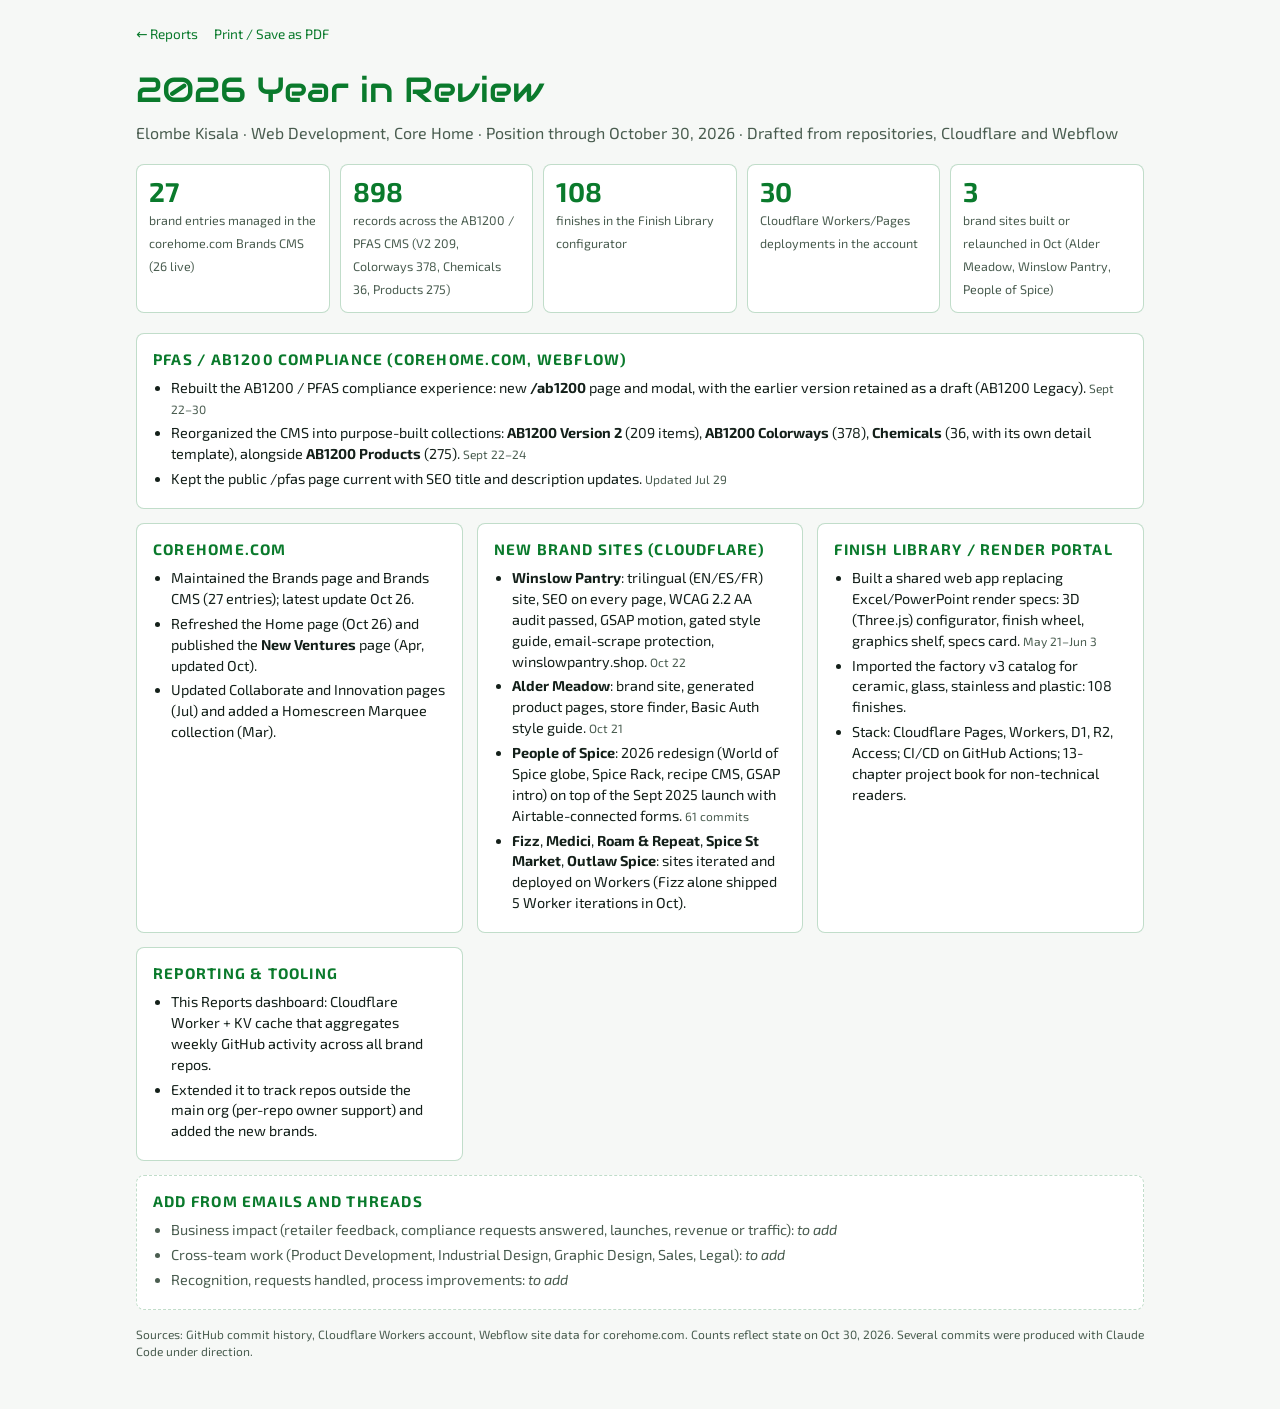
==== eoyr-summary.html @ 300a978e "Add new brands, finish library and year-in-review summary page - repos.json: add Alder Meadow, Winsl" ====
<!DOCTYPE html>
<html lang="en">
<head>
  <meta charset="utf-8">
  <title>2026 Year in Review | Elombe Kisala</title>
  <meta content="width=device-width, initial-scale=1" name="viewport">
  <meta name="description" content="One-page end of year review of web, CMS and tooling work across Core Home brands.">
  <link href="https://fonts.googleapis.com" rel="preconnect">
  <link href="https://fonts.gstatic.com" rel="preconnect" crossorigin="anonymous">
  <link href="https://fonts.googleapis.com/css2?family=Exo+2:wght@300;400;600;700&family=Audiowide&display=swap" rel="stylesheet">
  <script src="js/theme-toggle.js"></script>
  <style>
    :root {
      --bg: #0a0a0a; --panel: #101a10; --ink: #e8f5e8; --muted: #9db59d;
      --accent: #00ff41; --line: rgba(0, 255, 65, 0.22);
    }
    @media (prefers-color-scheme: light) {
      :root { --bg: #f6f8f6; --panel: #ffffff; --ink: #14201a; --muted: #4a5d50; --accent: #0a7a2c; --line: rgba(10, 122, 44, 0.25); }
    }
    * { box-sizing: border-box; }
    body { margin: 0; background: var(--bg); color: var(--ink); font-family: 'Exo 2', system-ui, sans-serif; line-height: 1.45; }
    .page { max-width: 1040px; margin: 0 auto; padding: 24px 16px 48px; }
    .topnav { display: flex; gap: 16px; flex-wrap: wrap; font-size: 0.85rem; margin-bottom: 20px; }
    .topnav a { color: var(--accent); text-decoration: none; }
    header h1 { font-family: 'Audiowide', sans-serif; font-weight: 400; font-size: clamp(1.5rem, 4vw, 2.2rem); margin: 0; color: var(--accent); }
    header p { margin: 6px 0 0; color: var(--muted); }
    .stats { display: grid; grid-template-columns: repeat(auto-fit, minmax(150px, 1fr)); gap: 10px; margin: 20px 0; }
    .stat { background: var(--panel); border: 1px solid var(--line); border-radius: 8px; padding: 12px; }
    .stat b { display: block; font-size: 1.7rem; color: var(--accent); line-height: 1.1; }
    .stat span { font-size: 0.78rem; color: var(--muted); }
    .grid { display: grid; grid-template-columns: repeat(auto-fit, minmax(300px, 1fr)); gap: 14px; }
    section { background: var(--panel); border: 1px solid var(--line); border-radius: 8px; padding: 14px 16px; }
    section h2 { font-size: 0.95rem; letter-spacing: 0.08em; text-transform: uppercase; margin: 0 0 8px; color: var(--accent); }
    ul { margin: 0; padding-left: 18px; }
    li { margin: 4px 0; font-size: 0.9rem; }
    li small { color: var(--muted); }
    .wide { grid-column: 1 / -1; }
    .context { border-style: dashed; }
    .context li { color: var(--muted); }
    footer { margin-top: 16px; font-size: 0.75rem; color: var(--muted); }
    @media print {
      :root { --bg: #fff; --panel: #fff; --ink: #111; --muted: #444; --accent: #0a5a22; --line: #bbb; }
      .topnav { display: none; }
      .page { padding: 0; max-width: none; }
      body { font-size: 10.5px; }
      li { font-size: 10.5px; margin: 2px 0; }
      .stats, .grid { gap: 6px; margin: 8px 0; }
      section { padding: 8px 10px; break-inside: avoid; }
      .stat b { font-size: 1.2rem; }
      @page { size: letter; margin: 0.4in; }
    }
  </style>
</head>
<body>
  <div class="page">
    <nav class="topnav" aria-label="Site">
      <a href="index.html">&larr; Reports</a>
      <a href="#" onclick="window.print(); return false;">Print / Save as PDF</a>
    </nav>

    <header>
      <h1>2026 Year in Review</h1>
      <p>Elombe Kisala &middot; Web Development, Core Home &middot; Position through October 30, 2026 &middot; Drafted from repositories, Cloudflare and Webflow</p>
    </header>

    <div class="stats" aria-label="Headline numbers">
      <div class="stat"><b>27</b><span>brand entries managed in the corehome.com Brands CMS (26 live)</span></div>
      <div class="stat"><b>898</b><span>records across the AB1200 / PFAS CMS (V2 209, Colorways 378, Chemicals 36, Products 275)</span></div>
      <div class="stat"><b>108</b><span>finishes in the Finish Library configurator</span></div>
      <div class="stat"><b>30</b><span>Cloudflare Workers/Pages deployments in the account</span></div>
      <div class="stat"><b>3</b><span>brand sites built or relaunched in Oct (Alder Meadow, Winslow Pantry, People of Spice)</span></div>
    </div>

    <div class="grid">
      <section class="wide">
        <h2>PFAS / AB1200 compliance (corehome.com, Webflow)</h2>
        <ul>
          <li>Rebuilt the AB1200 / PFAS compliance experience: new <b>/ab1200</b> page and modal, with the earlier version retained as a draft (AB1200 Legacy). <small>Sept 22&ndash;30</small></li>
          <li>Reorganized the CMS into purpose-built collections: <b>AB1200 Version 2</b> (209 items), <b>AB1200 Colorways</b> (378), <b>Chemicals</b> (36, with its own detail template), alongside <b>AB1200 Products</b> (275). <small>Sept 22&ndash;24</small></li>
          <li>Kept the public /pfas page current with SEO title and description updates. <small>Updated Jul 29</small></li>
        </ul>
      </section>

      <section>
        <h2>corehome.com</h2>
        <ul>
          <li>Maintained the Brands page and Brands CMS (27 entries); latest update Oct 26.</li>
          <li>Refreshed the Home page (Oct 26) and published the <b>New Ventures</b> page (Apr, updated Oct).</li>
          <li>Updated Collaborate and Innovation pages (Jul) and added a Homescreen Marquee collection (Mar).</li>
        </ul>
      </section>

      <section>
        <h2>New brand sites (Cloudflare)</h2>
        <ul>
          <li><b>Winslow Pantry</b>: trilingual (EN/ES/FR) site, SEO on every page, WCAG 2.2 AA audit passed, GSAP motion, gated style guide, email-scrape protection, winslowpantry.shop. <small>Oct 22</small></li>
          <li><b>Alder Meadow</b>: brand site, generated product pages, store finder, Basic Auth style guide. <small>Oct 21</small></li>
          <li><b>People of Spice</b>: 2026 redesign (World of Spice globe, Spice Rack, recipe CMS, GSAP intro) on top of the Sept 2025 launch with Airtable-connected forms. <small>61 commits</small></li>
          <li><b>Fizz</b>, <b>Medici</b>, <b>Roam &amp; Repeat</b>, <b>Spice St Market</b>, <b>Outlaw Spice</b>: sites iterated and deployed on Workers (Fizz alone shipped 5 Worker iterations in Oct).</li>
        </ul>
      </section>

      <section>
        <h2>Finish Library / Render Portal</h2>
        <ul>
          <li>Built a shared web app replacing Excel/PowerPoint render specs: 3D (Three.js) configurator, finish wheel, graphics shelf, specs card. <small>May 21&ndash;Jun 3</small></li>
          <li>Imported the factory v3 catalog for ceramic, glass, stainless and plastic: 108 finishes.</li>
          <li>Stack: Cloudflare Pages, Workers, D1, R2, Access; CI/CD on GitHub Actions; 13-chapter project book for non-technical readers.</li>
        </ul>
      </section>

      <section>
        <h2>Reporting &amp; tooling</h2>
        <ul>
          <li>This Reports dashboard: Cloudflare Worker + KV cache that aggregates weekly GitHub activity across all brand repos.</li>
          <li>Extended it to track repos outside the main org (per-repo owner support) and added the new brands.</li>
        </ul>
      </section>

      <section class="wide context">
        <h2>Add from emails and threads</h2>
        <ul>
          <li>Business impact (retailer feedback, compliance requests answered, launches, revenue or traffic): <i>to add</i></li>
          <li>Cross-team work (Product Development, Industrial Design, Graphic Design, Sales, Legal): <i>to add</i></li>
          <li>Recognition, requests handled, process improvements: <i>to add</i></li>
        </ul>
      </section>
    </div>

    <footer>
      Sources: GitHub commit history, Cloudflare Workers account, Webflow site data for corehome.com. Counts reflect state on Oct 30, 2026. Several commits were produced with Claude Code under direction.
    </footer>
  </div>
</body>
</html>
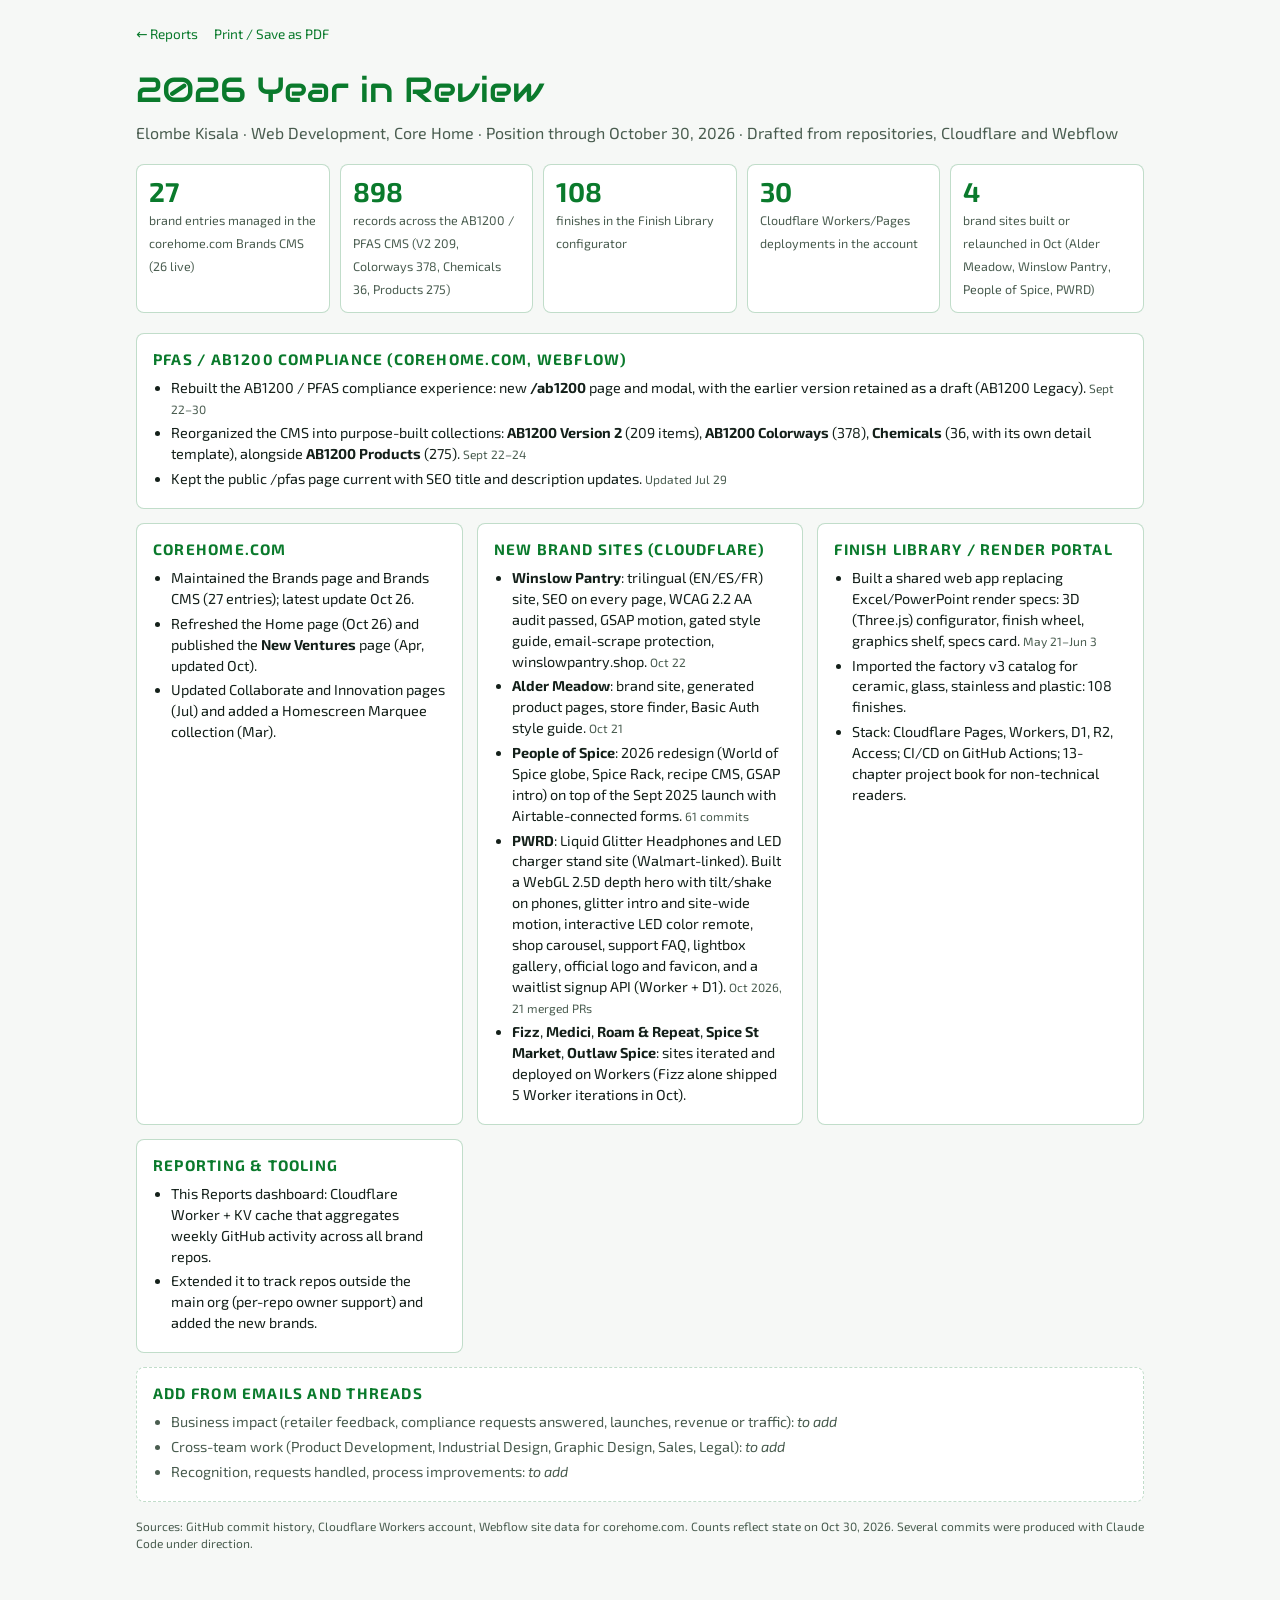
==== commit f86d1e29: "Add PWRD to tracked brands, cards and year-in-review Co-Authored-By: Claude Sonnet 5.5 <noreply@anth" ====
--- a/eoyr-summary.html
+++ b/eoyr-summary.html
@@ -68,7 +68,7 @@
       <div class="stat"><b>898</b><span>records across the AB1200 / PFAS CMS (V2 209, Colorways 378, Chemicals 36, Products 275)</span></div>
       <div class="stat"><b>108</b><span>finishes in the Finish Library configurator</span></div>
       <div class="stat"><b>30</b><span>Cloudflare Workers/Pages deployments in the account</span></div>
-      <div class="stat"><b>3</b><span>brand sites built or relaunched in Oct (Alder Meadow, Winslow Pantry, People of Spice)</span></div>
+      <div class="stat"><b>4</b><span>brand sites built or relaunched in Oct (Alder Meadow, Winslow Pantry, People of Spice, PWRD)</span></div>
     </div>
 
     <div class="grid">
@@ -96,6 +96,7 @@
           <li><b>Winslow Pantry</b>: trilingual (EN/ES/FR) site, SEO on every page, WCAG 2.2 AA audit passed, GSAP motion, gated style guide, email-scrape protection, winslowpantry.shop. <small>Oct 22</small></li>
           <li><b>Alder Meadow</b>: brand site, generated product pages, store finder, Basic Auth style guide. <small>Oct 21</small></li>
           <li><b>People of Spice</b>: 2026 redesign (World of Spice globe, Spice Rack, recipe CMS, GSAP intro) on top of the Sept 2025 launch with Airtable-connected forms. <small>61 commits</small></li>
+          <li><b>PWRD</b>: Liquid Glitter Headphones and LED charger stand site (Walmart-linked). Built a WebGL 2.5D depth hero with tilt/shake on phones, glitter intro and site-wide motion, interactive LED color remote, shop carousel, support FAQ, lightbox gallery, official logo and favicon, and a waitlist signup API (Worker + D1). <small>Oct 2026, 21 merged PRs</small></li>
           <li><b>Fizz</b>, <b>Medici</b>, <b>Roam &amp; Repeat</b>, <b>Spice St Market</b>, <b>Outlaw Spice</b>: sites iterated and deployed on Workers (Fizz alone shipped 5 Worker iterations in Oct).</li>
         </ul>
       </section>
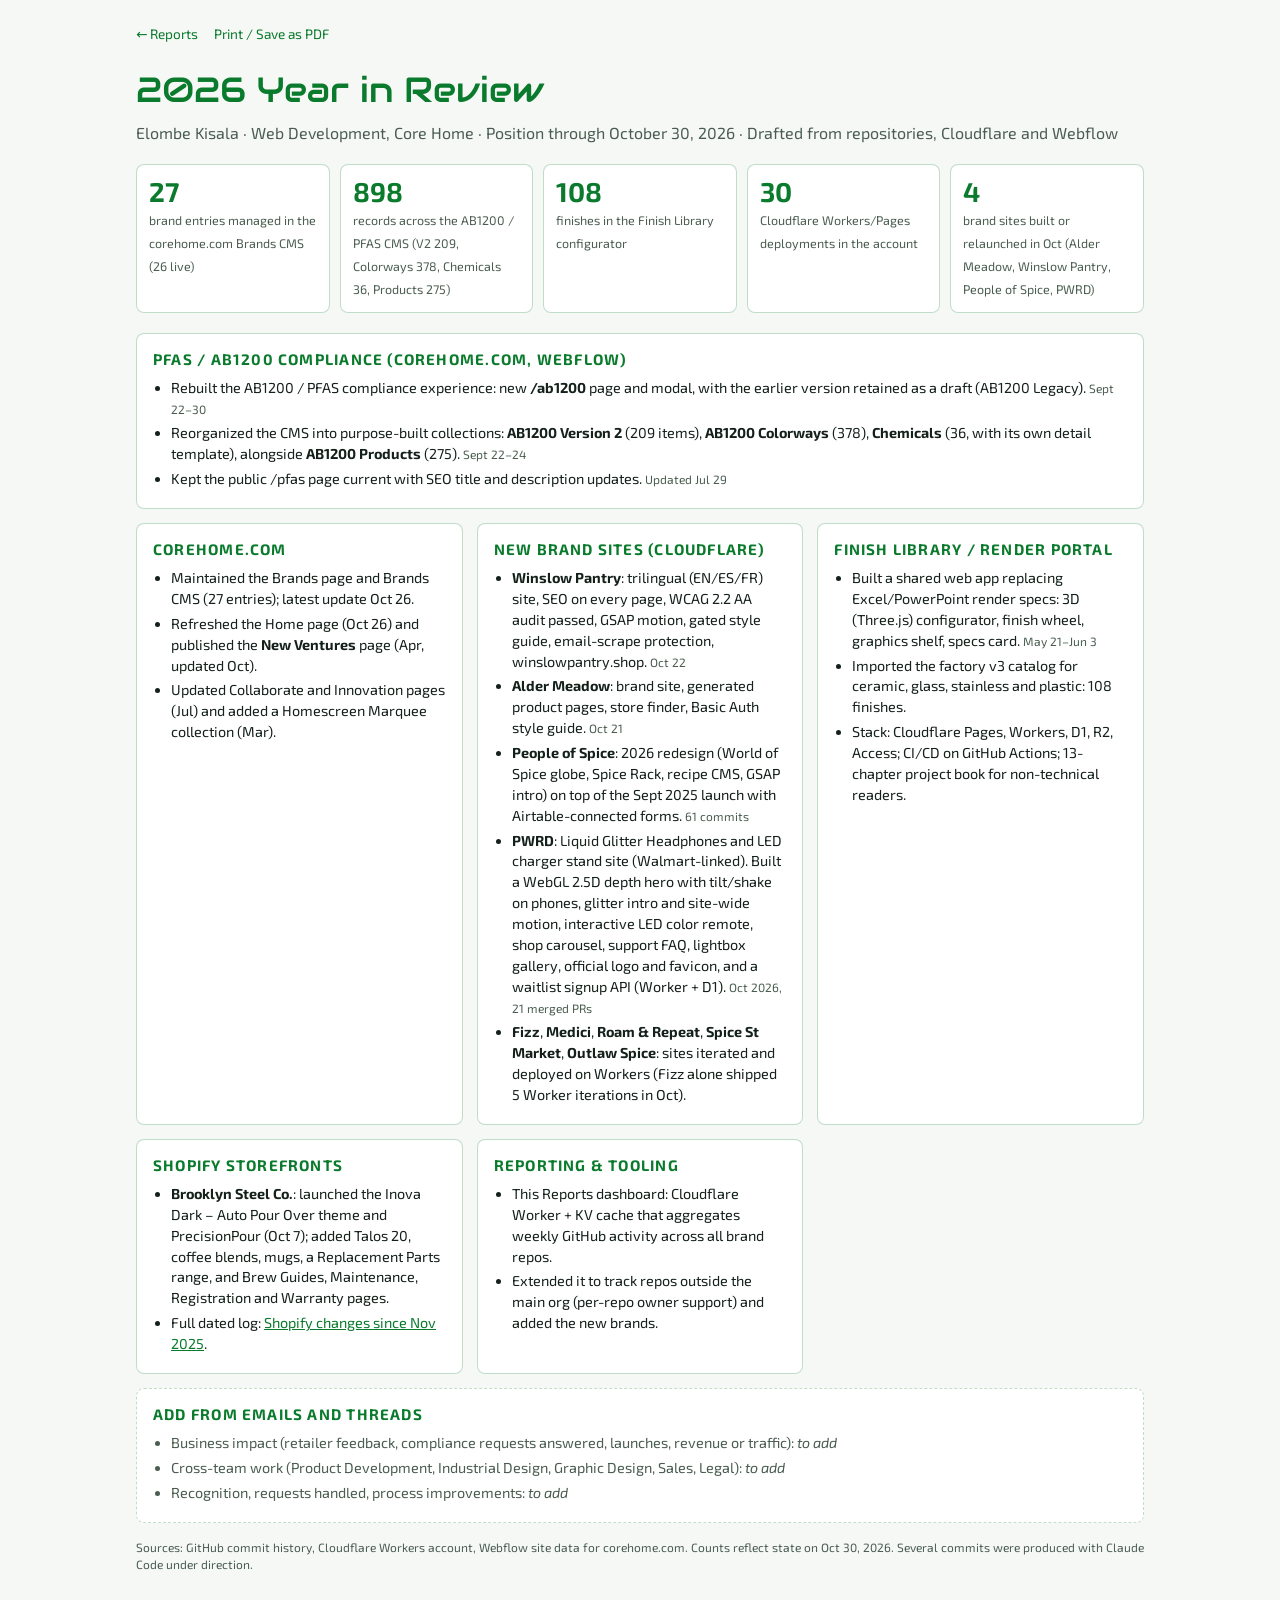
==== commit 6a092866: "Add Shopify change log page starting with Brooklyn Steel Co. Co-Authored-By: Claude Sonnet 5.5 <nore" ====
--- a/eoyr-summary.html
+++ b/eoyr-summary.html
@@ -111,6 +111,14 @@
       </section>
 
       <section>
+        <h2>Shopify storefronts</h2>
+        <ul>
+          <li><b>Brooklyn Steel Co.</b>: launched the Inova Dark &ndash; Auto Pour Over theme and PrecisionPour (Oct 7); added Talos 20, coffee blends, mugs, a Replacement Parts range, and Brew Guides, Maintenance, Registration and Warranty pages.</li>
+          <li>Full dated log: <a href="shopify-changes.html" style="color:var(--accent)">Shopify changes since Nov 2025</a>.</li>
+        </ul>
+      </section>
+
+      <section>
         <h2>Reporting &amp; tooling</h2>
         <ul>
           <li>This Reports dashboard: Cloudflare Worker + KV cache that aggregates weekly GitHub activity across all brand repos.</li>
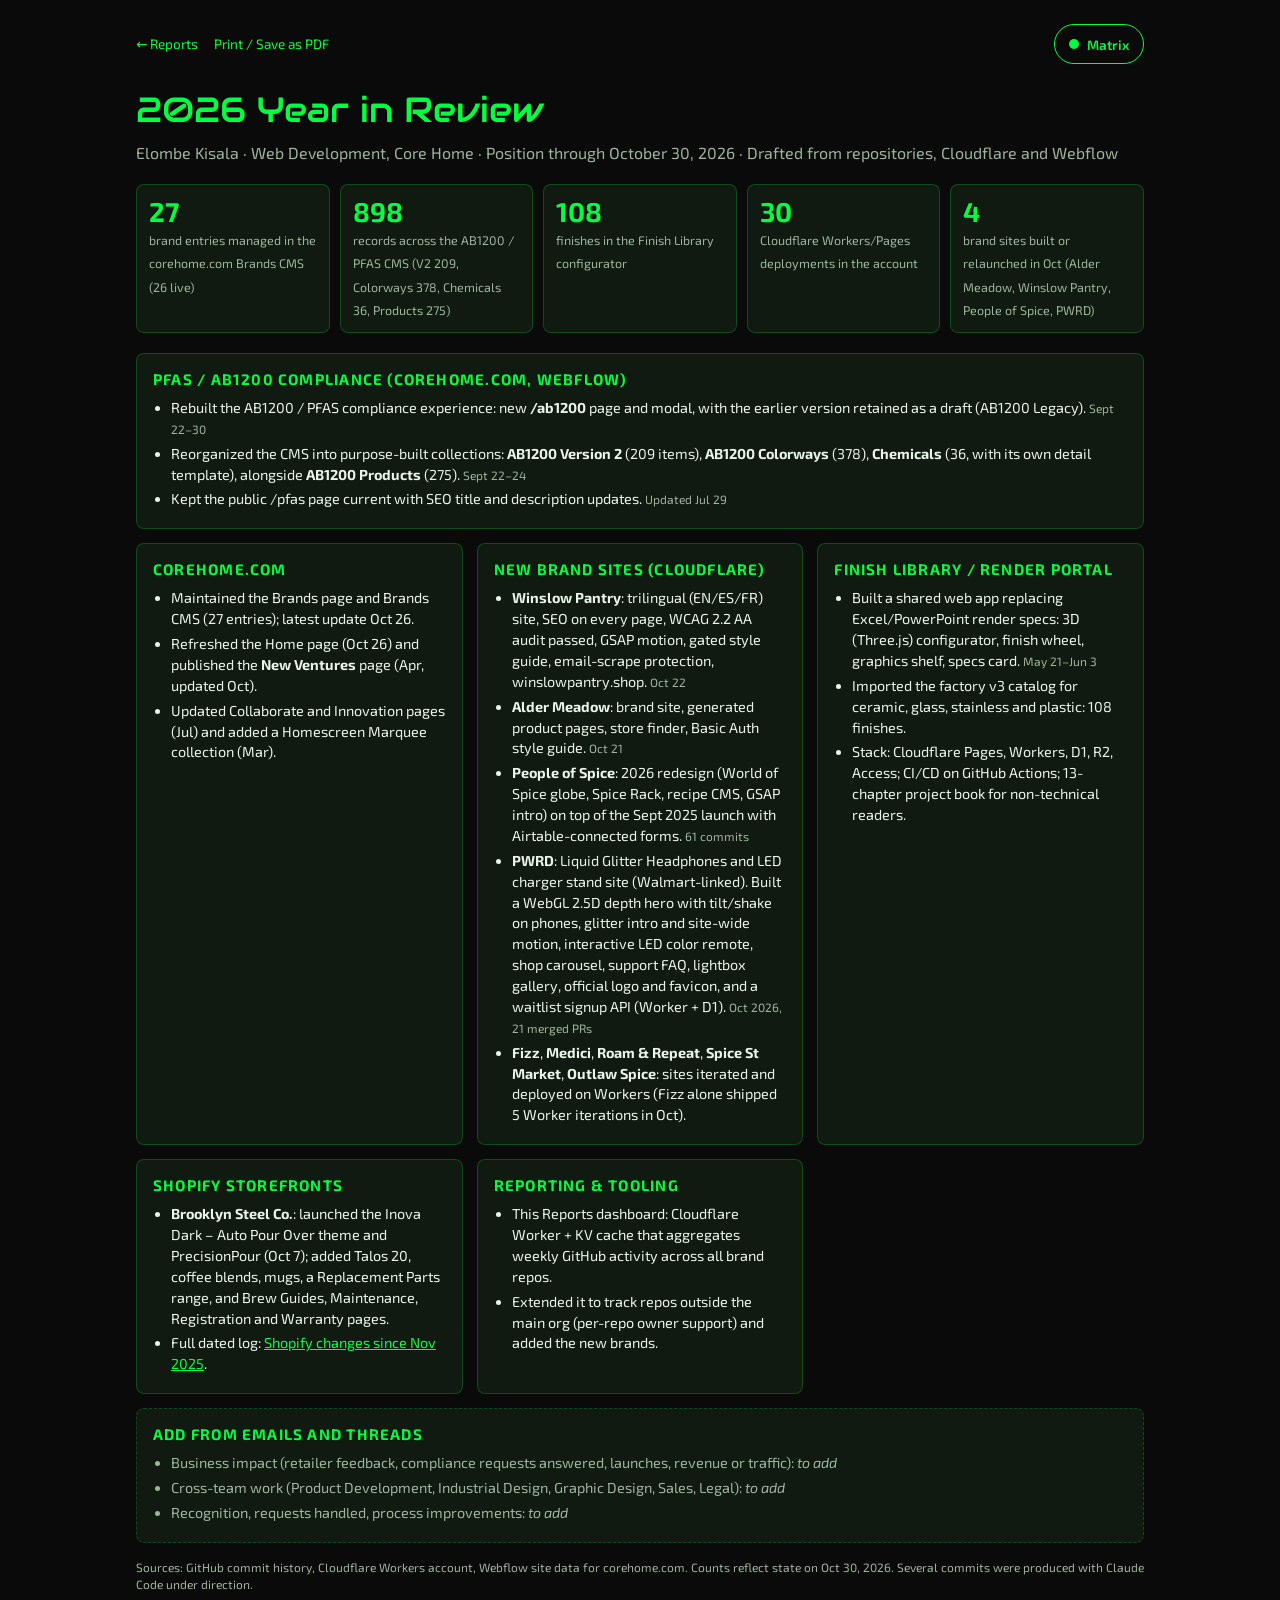
==== commit bb79bf85: "Redesign Reports page for mobile with plain-language project cards - New hero, year-at-a-glance stat" ====
--- a/eoyr-summary.html
+++ b/eoyr-summary.html
@@ -14,14 +14,16 @@
       --bg: #0a0a0a; --panel: #101a10; --ink: #e8f5e8; --muted: #9db59d;
       --accent: #00ff41; --line: rgba(0, 255, 65, 0.22);
     }
-    @media (prefers-color-scheme: light) {
-      :root { --bg: #f6f8f6; --panel: #ffffff; --ink: #14201a; --muted: #4a5d50; --accent: #0a7a2c; --line: rgba(10, 122, 44, 0.25); }
-    }
+    body[data-theme="plain"] { --bg: #fff; --panel: #fff; --ink: #000; --muted: #444; --accent: #000; --line: #d0d0d0; }
+    body[data-theme="plain"], body[data-theme="plain"] * { font-family: Helvetica, Arial, sans-serif !important; }
     * { box-sizing: border-box; }
-    body { margin: 0; background: var(--bg); color: var(--ink); font-family: 'Exo 2', system-ui, sans-serif; line-height: 1.45; }
+    body { --bg: #0a0a0a; --panel: #101a10; --ink: #e8f5e8; --muted: #9db59d; --accent: #00ff41; --line: rgba(0, 255, 65, 0.22); margin: 0; background: var(--bg); color: var(--ink); font-family: 'Exo 2', system-ui, sans-serif; line-height: 1.45; }
     .page { max-width: 1040px; margin: 0 auto; padding: 24px 16px 48px; }
     .topnav { display: flex; gap: 16px; flex-wrap: wrap; font-size: 0.85rem; margin-bottom: 20px; }
-    .topnav a { color: var(--accent); text-decoration: none; }
+    .topnav { align-items: center; }
+    .topnav a { color: var(--accent); text-decoration: none; display: inline-flex; align-items: center; min-height: 40px; }
+    .theme-quick-toggle { order: 9; margin-left: auto; display: inline-flex; align-items: center; gap: 8px; min-height: 40px; padding: 0 14px; border: 1px solid var(--accent); border-radius: 999px; background: transparent; color: var(--accent); font: 600 0.85rem 'Exo 2', sans-serif; cursor: pointer; }
+    .tq-dot { width: 10px; height: 10px; border-radius: 50%; background: currentColor; }
     header h1 { font-family: 'Audiowide', sans-serif; font-weight: 400; font-size: clamp(1.5rem, 4vw, 2.2rem); margin: 0; color: var(--accent); }
     header p { margin: 6px 0 0; color: var(--muted); }
     .stats { display: grid; grid-template-columns: repeat(auto-fit, minmax(150px, 1fr)); gap: 10px; margin: 20px 0; }
@@ -39,7 +41,7 @@
     .context li { color: var(--muted); }
     footer { margin-top: 16px; font-size: 0.75rem; color: var(--muted); }
     @media print {
-      :root { --bg: #fff; --panel: #fff; --ink: #111; --muted: #444; --accent: #0a5a22; --line: #bbb; }
+      body, body[data-theme="plain"] { --bg: #fff; --panel: #fff; --ink: #111; --muted: #444; --accent: #0a5a22; --line: #bbb; }
       .topnav { display: none; }
       .page { padding: 0; max-width: none; }
       body { font-size: 10.5px; }
@@ -54,6 +56,7 @@
 <body>
   <div class="page">
     <nav class="topnav" aria-label="Site">
+      <button type="button" class="theme-quick-toggle" aria-label="Switch between Matrix and Paper view"><span class="tq-dot" aria-hidden="true"></span><span class="tq-label">Matrix</span></button>
       <a href="index.html">&larr; Reports</a>
       <a href="#" onclick="window.print(); return false;">Print / Save as PDF</a>
     </nav>
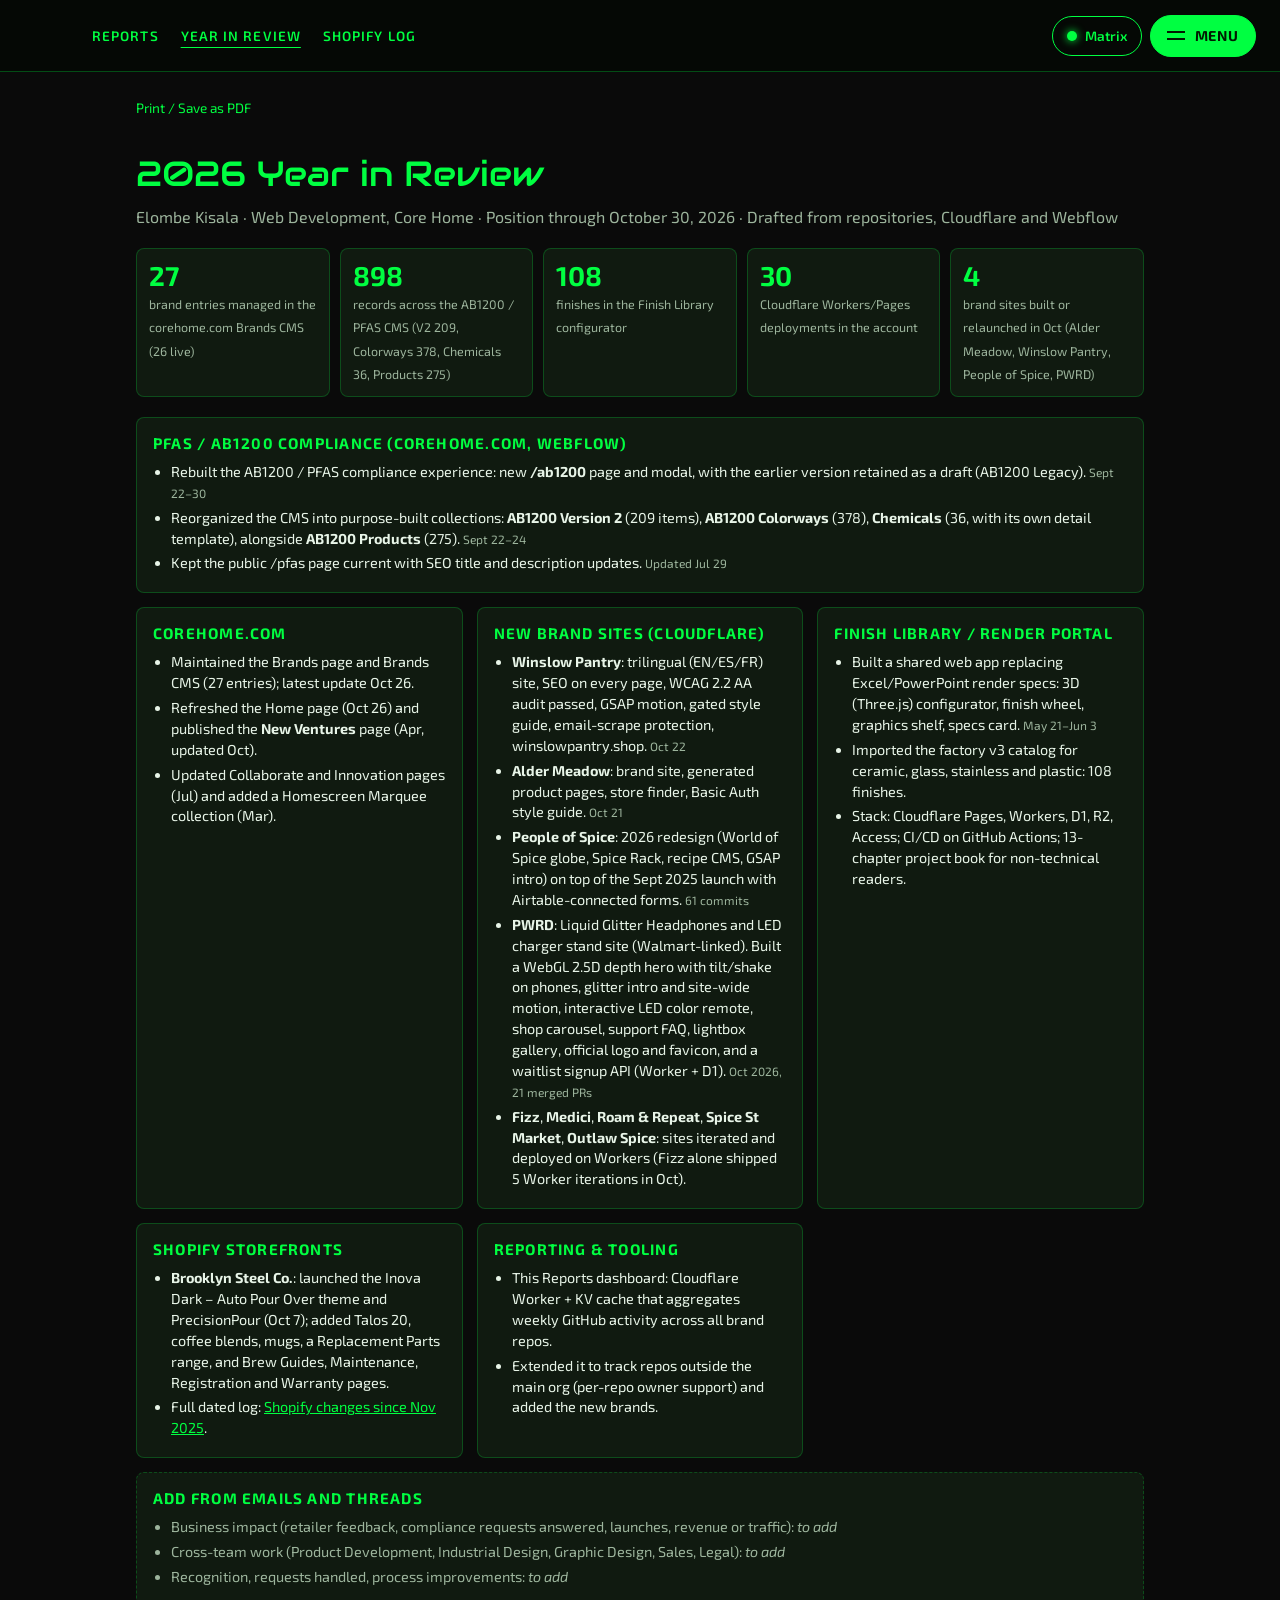
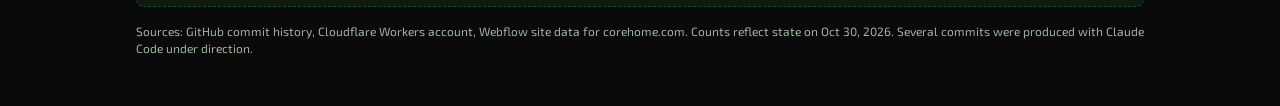
==== commit 6b231260: "New mobile-friendly menu, website slider and project detail pages - Replace the crowded Webflow menu" ====
--- a/eoyr-summary.html
+++ b/eoyr-summary.html
@@ -8,6 +8,8 @@
   <link href="https://fonts.googleapis.com" rel="preconnect">
   <link href="https://fonts.gstatic.com" rel="preconnect" crossorigin="anonymous">
   <link href="https://fonts.googleapis.com/css2?family=Exo+2:wght@300;400;600;700&family=Audiowide&display=swap" rel="stylesheet">
+  <link href="css/reports.css" rel="stylesheet" type="text/css">
+  <link href="css/site-menu.css" rel="stylesheet" type="text/css">
   <script src="js/theme-toggle.js"></script>
   <style>
     :root {
@@ -18,12 +20,10 @@
     body[data-theme="plain"], body[data-theme="plain"] * { font-family: Helvetica, Arial, sans-serif !important; }
     * { box-sizing: border-box; }
     body { --bg: #0a0a0a; --panel: #101a10; --ink: #e8f5e8; --muted: #9db59d; --accent: #00ff41; --line: rgba(0, 255, 65, 0.22); margin: 0; background: var(--bg); color: var(--ink); font-family: 'Exo 2', system-ui, sans-serif; line-height: 1.45; }
-    .page { max-width: 1040px; margin: 0 auto; padding: 24px 16px 48px; }
+    .page { max-width: 1040px; margin: 0 auto; padding: 88px 16px 48px; }
     .topnav { display: flex; gap: 16px; flex-wrap: wrap; font-size: 0.85rem; margin-bottom: 20px; }
     .topnav { align-items: center; }
     .topnav a { color: var(--accent); text-decoration: none; display: inline-flex; align-items: center; min-height: 40px; }
-    .theme-quick-toggle { order: 9; margin-left: auto; display: inline-flex; align-items: center; gap: 8px; min-height: 40px; padding: 0 14px; border: 1px solid var(--accent); border-radius: 999px; background: transparent; color: var(--accent); font: 600 0.85rem 'Exo 2', sans-serif; cursor: pointer; }
-    .tq-dot { width: 10px; height: 10px; border-radius: 50%; background: currentColor; }
     header h1 { font-family: 'Audiowide', sans-serif; font-weight: 400; font-size: clamp(1.5rem, 4vw, 2.2rem); margin: 0; color: var(--accent); }
     header p { margin: 6px 0 0; color: var(--muted); }
     .stats { display: grid; grid-template-columns: repeat(auto-fit, minmax(150px, 1fr)); gap: 10px; margin: 20px 0; }
@@ -42,7 +42,7 @@
     footer { margin-top: 16px; font-size: 0.75rem; color: var(--muted); }
     @media print {
       body, body[data-theme="plain"] { --bg: #fff; --panel: #fff; --ink: #111; --muted: #444; --accent: #0a5a22; --line: #bbb; }
-      .topnav { display: none; }
+      .topnav, #site-menu { display: none; }
       .page { padding: 0; max-width: none; }
       body { font-size: 10.5px; }
       li { font-size: 10.5px; margin: 2px 0; }
@@ -54,10 +54,9 @@
   </style>
 </head>
 <body>
+  <div id="site-menu"></div>
   <div class="page">
     <nav class="topnav" aria-label="Site">
-      <button type="button" class="theme-quick-toggle" aria-label="Switch between Matrix and Paper view"><span class="tq-dot" aria-hidden="true"></span><span class="tq-label">Matrix</span></button>
-      <a href="index.html">&larr; Reports</a>
       <a href="#" onclick="window.print(); return false;">Print / Save as PDF</a>
     </nav>
 
@@ -143,5 +142,9 @@
       Sources: GitHub commit history, Cloudflare Workers account, Webflow site data for corehome.com. Counts reflect state on Oct 30, 2026. Several commits were produced with Claude Code under direction.
     </footer>
   </div>
+  <script src="js/projects-data.js"></script>
+  <script src="js/projects.js"></script>
+  <script src="js/site-menu.js"></script>
+  <script type="module" src="js/spline-logo.js"></script>
 </body>
 </html>
--- a/css/reports.css
+++ b/css/reports.css
@@ -0,0 +1,723 @@
+/**
+ * Reports page layout (mobile first).
+ * Works in both themes: Matrix (default) and Paper (body[data-theme="plain"]).
+ * Colors come from the --rp-* tokens below; Paper swaps them to black on white.
+ */
+
+body {
+  --rp-bg: #050805;
+  --rp-surface: #0b130b;
+  --rp-ink: #d9ffe3;
+  --rp-muted: #8fc49d;
+  --rp-accent: #00ff41;
+  --rp-line: rgba(0, 255, 65, 0.28);
+  --rp-line-strong: rgba(0, 255, 65, 0.6);
+  --rp-tint: rgba(0, 255, 65, 0.08);
+  --rp-on-accent: #001a00;
+  --rp-radius: 10px;
+  --rp-display: 'Audiowide', 'Exo 2', sans-serif;
+  --rp-text: 'Exo 2', system-ui, sans-serif;
+}
+
+body[data-theme="plain"] {
+  --rp-bg: #ffffff;
+  --rp-surface: #ffffff;
+  --rp-ink: #000000;
+  --rp-muted: #444444;
+  --rp-accent: #000000;
+  --rp-line: #d0d0d0;
+  --rp-line-strong: #000000;
+  --rp-tint: #f2f2f2;
+  --rp-on-accent: #ffffff;
+}
+
+/* ---------- Page frame ---------- */
+.rp-main {
+  background: var(--rp-bg);
+  color: var(--rp-ink);
+  font-family: var(--rp-text);
+  padding: 88px 16px 64px;
+  overflow-x: clip;
+  min-height: 100vh;
+}
+
+.rp-main > section {
+  width: 100%;
+  max-width: 1180px;
+  margin-left: auto;
+  margin-right: auto;
+}
+
+.rp-main a {
+  color: var(--rp-accent);
+}
+
+/* ---------- Hero ---------- */
+.rp-hero {
+  padding: 8px 0 28px;
+  border-bottom: 1px solid var(--rp-line);
+}
+
+.rp-eyebrow {
+  margin: 0 0 10px;
+  font-size: 0.75rem;
+  letter-spacing: 0.12em;
+  text-transform: uppercase;
+  color: var(--rp-muted);
+}
+
+.rp-title {
+  margin: 0;
+  font-family: var(--rp-display);
+  font-weight: 400;
+  font-size: clamp(1.75rem, 7vw, 3.25rem);
+  line-height: 1.1;
+  color: var(--rp-accent);
+}
+
+.rp-intro {
+  margin: 12px 0 0;
+  max-width: 60ch;
+  font-size: 1.05rem;
+  line-height: 1.5;
+  color: var(--rp-ink);
+}
+
+.rp-hero-actions {
+  display: flex;
+  flex-wrap: wrap;
+  gap: 10px;
+  margin-top: 20px;
+}
+
+.rp-stats {
+  list-style: none;
+  margin: 24px 0 0;
+  padding: 0;
+  display: grid;
+  grid-template-columns: repeat(2, minmax(0, 1fr));
+  gap: 10px;
+}
+
+.rp-stats li {
+  margin: 0;
+  padding: 12px;
+  border: 1px solid var(--rp-line);
+  border-radius: var(--rp-radius);
+  background: var(--rp-tint);
+}
+
+.rp-stats b {
+  display: block;
+  font-family: var(--rp-display);
+  font-weight: 400;
+  font-size: 1.6rem;
+  line-height: 1.1;
+  color: var(--rp-accent);
+}
+
+.rp-stats span {
+  display: block;
+  margin-top: 4px;
+  font-size: 0.8rem;
+  line-height: 1.3;
+  color: var(--rp-muted);
+}
+
+/* ---------- Buttons ---------- */
+.rp-btn {
+  display: inline-flex;
+  align-items: center;
+  justify-content: center;
+  min-height: 44px;
+  padding: 0 18px;
+  border: 1px solid var(--rp-accent);
+  border-radius: 999px;
+  background: var(--rp-accent);
+  color: var(--rp-on-accent) !important;
+  font-family: var(--rp-text);
+  font-size: 0.95rem;
+  font-weight: 600;
+  text-decoration: none;
+  cursor: pointer;
+}
+
+.rp-btn-ghost {
+  background: transparent;
+  color: var(--rp-accent) !important;
+}
+
+body[data-theme="plain"] .rp-btn {
+  background: #000 !important;
+  color: #fff !important;
+  border-color: #000 !important;
+}
+
+body[data-theme="plain"] .rp-btn-ghost {
+  background: #fff !important;
+  color: #000 !important;
+}
+
+.rp-btn:focus-visible,
+.rp-more:focus-visible,
+.rp-filter:focus-visible,
+.rp-link:focus-visible,
+.rp-mini-link:focus-visible,
+.theme-quick-toggle:focus-visible {
+  outline: 2px solid var(--rp-accent);
+  outline-offset: 2px;
+}
+
+/* ---------- Sections ---------- */
+.rp-section {
+  padding-top: 32px;
+}
+
+.rp-section-title {
+  margin: 0 0 14px;
+  font-family: var(--rp-display);
+  font-weight: 400;
+  font-size: 1.35rem;
+  color: var(--rp-accent);
+}
+
+.rp-subhead {
+  margin: 28px 0 10px;
+  font-size: 0.8rem;
+  letter-spacing: 0.1em;
+  text-transform: uppercase;
+  color: var(--rp-muted);
+}
+
+.rp-note {
+  margin: 0;
+  max-width: 62ch;
+  font-size: 0.9rem;
+  line-height: 1.5;
+  color: var(--rp-muted);
+}
+
+/* ---------- Project filters ---------- */
+.rp-filters {
+  display: flex;
+  gap: 8px;
+  margin: 0 -16px 16px;
+  padding: 2px 16px 6px;
+  overflow-x: auto;
+  scrollbar-width: none;
+}
+
+.rp-filters::-webkit-scrollbar {
+  display: none;
+}
+
+.rp-filter {
+  flex: 0 0 auto;
+  min-height: 40px;
+  padding: 0 14px;
+  border: 1px solid var(--rp-line-strong);
+  border-radius: 999px;
+  background: transparent;
+  color: var(--rp-ink);
+  font-family: var(--rp-text);
+  font-size: 0.9rem;
+  cursor: pointer;
+}
+
+.rp-filter[aria-pressed="true"] {
+  background: var(--rp-accent);
+  border-color: var(--rp-accent);
+  color: var(--rp-on-accent);
+  font-weight: 600;
+}
+
+body[data-theme="plain"] .rp-filter[aria-pressed="true"] {
+  background: #000 !important;
+  color: #fff !important;
+}
+
+/* ---------- Project cards ---------- */
+.rp-grid {
+  display: grid;
+  grid-template-columns: minmax(0, 1fr);
+  gap: 12px;
+}
+
+.rp-card {
+  display: flex;
+  flex-direction: column;
+  padding: 16px;
+  border: 1px solid var(--rp-line);
+  border-radius: var(--rp-radius);
+  background: var(--rp-surface);
+}
+
+.rp-card[hidden],
+.rp-compact[hidden],
+.rp-compact-wrap[hidden] {
+  display: none;
+}
+
+.rp-card-thumb {
+  display: block;
+  text-decoration: none;
+  aspect-ratio: 16 / 10;
+  margin: -16px -16px 14px;
+  overflow: hidden;
+  border-bottom: 1px solid var(--rp-line);
+  border-radius: var(--rp-radius) var(--rp-radius) 0 0;
+  background: var(--rp-surface);
+}
+
+.rp-card-title a {
+  color: inherit;
+  text-decoration: none;
+}
+
+.rp-card-title {
+  margin: 0;
+  font-family: var(--rp-text);
+  font-size: 1.2rem;
+  font-weight: 700;
+  line-height: 1.25;
+  color: var(--rp-accent);
+}
+
+.rp-card-meta {
+  display: flex;
+  flex-wrap: wrap;
+  align-items: center;
+  gap: 8px;
+  margin: 6px 0 0;
+  font-size: 0.8rem;
+  color: var(--rp-muted);
+}
+
+.rp-tag {
+  display: inline-block;
+  padding: 2px 8px;
+  border: 1px solid var(--rp-line);
+  border-radius: 999px;
+  font-size: 0.72rem;
+  letter-spacing: 0.04em;
+  color: var(--rp-muted);
+  white-space: nowrap;
+}
+
+.rp-card-summary {
+  margin: 12px 0 0;
+  font-size: 1rem;
+  line-height: 1.5;
+  color: var(--rp-ink);
+}
+
+.rp-label {
+  margin: 14px 0 6px;
+  font-size: 0.72rem;
+  letter-spacing: 0.1em;
+  text-transform: uppercase;
+  color: var(--rp-muted);
+}
+
+.rp-wins,
+.rp-detail-list {
+  margin: 0;
+  padding: 0;
+  list-style: none;
+}
+
+.rp-wins li,
+.rp-detail-list li {
+  position: relative;
+  margin: 0 0 6px;
+  padding-left: 18px;
+  font-size: 0.95rem;
+  line-height: 1.45;
+  color: var(--rp-ink);
+}
+
+.rp-wins li::before {
+  content: '';
+  position: absolute;
+  left: 2px;
+  top: 0.6em;
+  width: 7px;
+  height: 7px;
+  border-radius: 2px;
+  background: var(--rp-accent);
+}
+
+.rp-detail-list li {
+  font-size: 0.88rem;
+  color: var(--rp-muted);
+}
+
+.rp-detail-list li::before {
+  content: '\2013';
+  position: absolute;
+  left: 2px;
+  color: var(--rp-muted);
+}
+
+.rp-more {
+  display: flex;
+  align-items: center;
+  justify-content: space-between;
+  width: 100%;
+  min-height: 44px;
+  margin-top: auto;
+  padding: 0 14px;
+  border: 1px solid var(--rp-line-strong);
+  border-radius: 8px;
+  background: transparent;
+  color: var(--rp-accent);
+  font-family: var(--rp-text);
+  font-size: 0.95rem;
+  font-weight: 600;
+  cursor: pointer;
+}
+
+.rp-wins + .rp-more,
+.rp-card-summary + .rp-more {
+  margin-top: 14px;
+}
+
+.rp-more:hover {
+  background: var(--rp-tint);
+}
+
+.rp-more {
+  text-decoration: none;
+}
+
+.rp-more-icon {
+  font-size: 1.25rem;
+  line-height: 1;
+}
+
+.rp-details {
+  padding-top: 4px;
+}
+
+.rp-details[hidden] {
+  display: none;
+}
+
+.rp-links {
+  display: flex;
+  flex-wrap: wrap;
+  gap: 8px;
+  margin-top: 12px;
+}
+
+.rp-link,
+.rp-mini-link {
+  display: inline-flex;
+  align-items: center;
+  min-height: 40px;
+  padding: 0 12px;
+  border: 1px solid var(--rp-line);
+  border-radius: 999px;
+  background: transparent;
+  color: var(--rp-accent);
+  font-family: var(--rp-text);
+  font-size: 0.85rem;
+  text-decoration: none;
+  cursor: pointer;
+}
+
+/* ---------- Other brands ---------- */
+.rp-compact-list {
+  list-style: none;
+  margin: 0;
+  padding: 0;
+  display: grid;
+  grid-template-columns: minmax(0, 1fr);
+  gap: 8px;
+}
+
+.rp-compact {
+  display: flex;
+  align-items: center;
+  gap: 12px;
+  margin: 0;
+  padding: 0 14px 0 0;
+  border: 1px solid var(--rp-line);
+  border-radius: var(--rp-radius);
+}
+
+.rp-compact:hover {
+  border-color: var(--rp-line-strong);
+}
+
+.rp-compact-link {
+  display: flex;
+  flex: 1 1 auto;
+  flex-direction: column;
+  gap: 4px;
+  min-width: 0;
+  padding: 12px 0 12px 14px;
+  text-decoration: none;
+}
+
+.rp-compact-name {
+  display: flex;
+  flex-wrap: wrap;
+  align-items: center;
+  gap: 8px;
+}
+
+.rp-compact-name strong {
+  font-size: 0.98rem;
+  color: var(--rp-ink);
+}
+
+.rp-compact-summary {
+  font-size: 0.85rem;
+  line-height: 1.4;
+  color: var(--rp-muted);
+}
+
+.rp-compact-arrow {
+  flex: 0 0 auto;
+  color: var(--rp-accent);
+}
+
+/* ---------- Activity log ---------- */
+.rp-log {
+  margin-top: 16px;
+}
+
+.rp-log-head {
+  display: flex;
+  flex-wrap: wrap;
+  align-items: flex-end;
+  justify-content: space-between;
+  gap: 12px;
+  padding-bottom: 12px;
+}
+
+.rp-filter-panel {
+  margin-bottom: 16px;
+  padding: 16px;
+  border: 1px solid var(--rp-line);
+  border-radius: var(--rp-radius);
+  background: var(--rp-surface);
+}
+
+.rp-filter-panel[hidden] {
+  display: none;
+}
+
+.rp-log .eoyr-filters {
+  padding: 0;
+  border: 0;
+  background: transparent;
+}
+
+.rp-log .eoyr-filters-container {
+  max-width: none;
+}
+
+.rp-log .eoyr-sort-row {
+  max-width: none;
+  margin-top: 12px;
+  padding: 12px 0 0;
+  border-top: 1px solid var(--rp-line);
+  background: transparent;
+}
+
+.rp-log .eoyr-filter-group {
+  min-width: 0;
+}
+
+.rp-log .eoyr-date-presets {
+  display: flex;
+  gap: 6px;
+  overflow-x: auto;
+  flex-wrap: nowrap;
+  scrollbar-width: none;
+}
+
+.rp-log .eoyr-date-preset {
+  flex: 0 0 auto;
+  min-height: 40px;
+}
+
+.rp-log .eoyr-week-list {
+  padding: 0;
+}
+
+/* The trapezoid outline belongs to the old hero; it collides with the filters here */
+.rp-log .cube-top {
+  display: none;
+}
+
+.rp-log .group-date-label {
+  font-size: clamp(1rem, 4.2vw, 1.35rem);
+  line-height: 1.25;
+}
+
+.eoyr-error-detail {
+  font-size: 0.75rem;
+  opacity: 0.7;
+}
+
+/* ---------- Header view toggle ---------- */
+.theme-quick-toggle {
+  display: inline-flex;
+  align-items: center;
+  gap: 8px;
+  min-height: 40px;
+  padding: 0 14px;
+  margin-right: 10px;
+  border: 1px solid var(--eoyr-neon-green, #00ff41);
+  border-radius: 999px;
+  background: transparent;
+  color: var(--eoyr-neon-green, #00ff41);
+  font-family: 'Exo 2', sans-serif;
+  font-size: 0.85rem;
+  font-weight: 600;
+  cursor: pointer;
+}
+
+.tq-dot {
+  width: 10px;
+  height: 10px;
+  border-radius: 50%;
+  background: currentColor;
+  box-shadow: 0 0 8px currentColor;
+}
+
+body[data-theme="plain"] .theme-quick-toggle {
+  border-color: #000 !important;
+  color: #000 !important;
+  background: #fff !important;
+}
+
+body[data-theme="plain"] .tq-dot {
+  background: #000 !important;
+  box-shadow: none;
+}
+
+/* Paper theme turns hovered buttons black but forces inner spans black too */
+body[data-theme="plain"] .rp-main button:hover *,
+body[data-theme="plain"] .theme-quick-toggle:hover * {
+  color: #fff !important;
+}
+
+body[data-theme="plain"] .theme-quick-toggle:hover .tq-dot {
+  background: #fff !important;
+}
+
+
+/* ---------- Phones ---------- */
+@media (max-width: 767px) {
+  .theme-quick-toggle .tq-label {
+    font-size: 0.8rem;
+  }
+
+  .rp-hero-actions .rp-btn {
+    flex: 1 1 140px;
+  }
+
+  .rp-log-head .rp-btn {
+    width: 100%;
+  }
+
+  .rp-log .eoyr-filter-group {
+    width: 100%;
+  }
+
+}
+
+/* ---------- Tablet and up ---------- */
+@media (min-width: 768px) {
+  .rp-main {
+    padding: 112px 32px 80px;
+  }
+
+  #eoyr-filter-toggle {
+    display: none;
+  }
+
+  .rp-filter-panel[hidden] {
+    display: block;
+  }
+
+  .rp-log .eoyr-filters-container {
+    display: grid;
+    grid-template-columns: repeat(auto-fill, minmax(190px, 1fr));
+    gap: 14px 16px;
+    align-items: end;
+  }
+
+  .rp-log .eoyr-filter-group {
+    width: auto;
+  }
+
+  .rp-log .eoyr-filters-container > .eoyr-filter-group:first-child,
+  .rp-log .eoyr-project-filter {
+    grid-column: 1 / -1;
+  }
+
+  .rp-log .eoyr-date-presets {
+    flex-wrap: wrap;
+    overflow: visible;
+  }
+
+  .rp-log .eoyr-sort-row {
+    display: grid;
+    grid-template-columns: repeat(4, minmax(0, 1fr));
+    gap: 16px;
+  }
+
+  .rp-log .eoyr-sort-row .eoyr-filter-button {
+    width: 100%;
+  }
+
+  .rp-filters {
+    margin: 0 0 18px;
+    padding: 0;
+    flex-wrap: wrap;
+    overflow: visible;
+  }
+
+  .rp-stats {
+    grid-template-columns: repeat(4, minmax(0, 1fr));
+  }
+
+  .rp-grid {
+    grid-template-columns: repeat(2, minmax(0, 1fr));
+    gap: 16px;
+  }
+
+  .rp-compact-list {
+    grid-template-columns: repeat(2, minmax(0, 1fr));
+  }
+
+  .rp-card {
+    padding: 20px;
+  }
+
+  .rp-card-thumb {
+    margin: -20px -20px 16px;
+  }
+}
+
+@media (min-width: 1200px) {
+  .rp-grid {
+    grid-template-columns: repeat(3, minmax(0, 1fr));
+  }
+
+  .rp-compact-list {
+    grid-template-columns: repeat(3, minmax(0, 1fr));
+  }
+}
+
+@media (prefers-reduced-motion: reduce) {
+  .rp-main * {
+    transition: none !important;
+    scroll-behavior: auto !important;
+  }
+}
--- a/css/site-menu.css
+++ b/css/site-menu.css
@@ -0,0 +1,484 @@
+/**
+ * Site header, full-screen menu and website slider (js/site-menu.js),
+ * plus the shared project thumbnail / title tile (.pt-*).
+ * Uses the --rp-* tokens from reports.css, so Matrix and Paper both work.
+ */
+
+/* ---------- Thumbnails ---------- */
+.pt-img {
+  display: block;
+  width: 100%;
+  height: 100%;
+  object-fit: cover;
+  object-position: top center;
+}
+
+.pt-tile {
+  position: relative;
+  display: flex;
+  flex-direction: column;
+  align-items: center;
+  justify-content: center;
+  gap: 6px;
+  width: 100%;
+  height: 100%;
+  overflow: hidden;
+  container-type: inline-size;
+  background:
+    linear-gradient(var(--rp-line) 1px, transparent 1px) 0 0 / 24px 24px,
+    linear-gradient(90deg, var(--rp-line) 1px, transparent 1px) 0 0 / 24px 24px,
+    radial-gradient(circle at 50% 40%, var(--rp-tint), transparent 70%),
+    var(--rp-surface);
+  text-align: center;
+}
+
+.pt-tile-mark {
+  padding: 0 12px;
+  font-family: var(--rp-display);
+  font-size: clamp(1rem, 4cqi, 2.4rem);
+  line-height: 1.15;
+  color: var(--rp-accent);
+  text-shadow: 0 0 18px var(--rp-tint);
+}
+
+.pt-tile-name {
+  padding: 0 10px;
+  font-family: var(--rp-text);
+  font-size: 0.8rem;
+  letter-spacing: 0.08em;
+  text-transform: uppercase;
+  color: var(--rp-muted);
+}
+
+body[data-theme="plain"] .pt-tile {
+  background: #fff !important;
+}
+
+/* ---------- Header ---------- */
+.sm-bar {
+  position: fixed;
+  top: 0;
+  left: 0;
+  right: 0;
+  z-index: 900;
+  display: flex;
+  align-items: center;
+  gap: 12px;
+  height: 64px;
+  padding: 0 12px 0 8px;
+  background: color-mix(in srgb, var(--rp-bg) 88%, transparent);
+  border-bottom: 1px solid var(--rp-line);
+  -webkit-backdrop-filter: blur(10px);
+  backdrop-filter: blur(10px);
+}
+
+body[data-theme="plain"] .sm-bar {
+  background: #fff !important;
+}
+
+.sm-logo {
+  display: block;
+  flex: 0 0 auto;
+  width: 52px;
+  height: 52px;
+}
+
+.sm-logo-canvas {
+  display: block;
+  width: 52px !important;
+  height: 52px !important;
+}
+
+.sm-inline {
+  display: none;
+}
+
+.sm-actions {
+  display: flex;
+  align-items: center;
+  gap: 8px;
+  margin-left: auto;
+}
+
+.sm-bar .theme-quick-toggle {
+  position: static;
+  margin: 0;
+}
+
+.sm-open {
+  display: inline-flex;
+  align-items: center;
+  gap: 10px;
+  min-height: 42px;
+  padding: 0 16px;
+  border: 1px solid var(--rp-accent);
+  border-radius: 999px;
+  background: var(--rp-accent);
+  color: var(--rp-on-accent);
+  font: 700 0.9rem var(--rp-text);
+  letter-spacing: 0.06em;
+  text-transform: uppercase;
+  cursor: pointer;
+}
+
+.sm-burger {
+  display: inline-flex;
+  flex-direction: column;
+  gap: 5px;
+}
+
+.sm-burger i {
+  display: block;
+  width: 18px;
+  height: 2px;
+  background: currentColor;
+}
+
+body[data-theme="plain"] .sm-open,
+body[data-theme="plain"] .sm-open:hover {
+  background: #000 !important;
+  border-color: #000 !important;
+}
+
+body[data-theme="plain"] .sm-open span {
+  color: #fff !important;
+}
+
+body[data-theme="plain"] .sm-burger i {
+  background: #fff !important;
+}
+
+/* ---------- Menu panel ---------- */
+html.sm-is-open,
+html.sm-is-open body {
+  overflow: hidden;
+}
+
+.sm-panel {
+  position: fixed;
+  inset: 0;
+  z-index: 10000;
+  overflow-y: auto;
+  overscroll-behavior: contain;
+  background: var(--rp-bg);
+  color: var(--rp-ink);
+  opacity: 0;
+  transition: opacity 0.2s ease;
+}
+
+.sm-panel.is-visible {
+  opacity: 1;
+}
+
+.sm-panel[hidden] {
+  display: none;
+}
+
+body[data-theme="plain"] .sm-panel {
+  background: #fff !important;
+}
+
+.sm-panel-inner {
+  display: flex;
+  flex-direction: column;
+  gap: 22px;
+  max-width: 1180px;
+  min-height: 100%;
+  margin: 0 auto;
+  padding: 12px 16px 28px;
+}
+
+.sm-top {
+  display: flex;
+  align-items: center;
+  justify-content: space-between;
+  gap: 12px;
+}
+
+.sm-menu-logo-link {
+  display: block;
+  width: 96px;
+  height: 96px;
+}
+
+.sm-menu-logo {
+  display: block;
+  width: 96px !important;
+  height: 96px !important;
+}
+
+.sm-close {
+  display: inline-flex;
+  align-items: center;
+  gap: 8px;
+  min-height: 44px;
+  padding: 0 16px;
+  border: 1px solid var(--rp-line-strong);
+  border-radius: 999px;
+  background: transparent;
+  color: var(--rp-accent);
+  font: 600 0.95rem var(--rp-text);
+  cursor: pointer;
+}
+
+.sm-close span {
+  font-size: 1.4rem;
+  line-height: 1;
+}
+
+/* Links */
+.sm-links {
+  display: grid;
+  grid-template-columns: repeat(2, minmax(0, 1fr));
+  gap: 8px;
+}
+
+.sm-link {
+  display: flex;
+  flex-direction: column;
+  gap: 2px;
+  min-height: 64px;
+  padding: 12px;
+  border: 1px solid var(--rp-line);
+  border-radius: var(--rp-radius);
+  text-decoration: none;
+}
+
+.sm-link-label {
+  font: 700 1.05rem/1.2 var(--rp-text);
+  color: var(--rp-accent);
+}
+
+.sm-link-note {
+  font-size: 0.78rem;
+  line-height: 1.3;
+  color: var(--rp-muted);
+}
+
+.sm-link[aria-current="page"] {
+  border-color: var(--rp-accent);
+  background: var(--rp-tint);
+}
+
+/* Website slider */
+.sm-sites-head {
+  display: flex;
+  flex-wrap: wrap;
+  align-items: baseline;
+  gap: 4px 12px;
+  margin-bottom: 10px;
+}
+
+.sm-sites-head h2 {
+  margin: 0;
+  font: 400 1.15rem var(--rp-display);
+  color: var(--rp-accent);
+}
+
+.sm-sites-hint {
+  font-size: 0.8rem;
+  color: var(--rp-muted);
+}
+
+.sm-arrows {
+  display: none;
+  gap: 6px;
+  margin-left: auto;
+}
+
+.sm-arrow {
+  width: 40px;
+  height: 40px;
+  border: 1px solid var(--rp-line-strong);
+  border-radius: 50%;
+  background: transparent;
+  color: var(--rp-accent);
+  font-size: 1.1rem;
+  cursor: pointer;
+}
+
+.sm-track {
+  display: flex;
+  gap: 12px;
+  margin: 0 -16px;
+  padding: 4px 16px 8px;
+  overflow-x: auto;
+  scrollbar-width: none;
+  -webkit-overflow-scrolling: touch;
+  /* Fade the edges so it reads as a moving belt */
+  -webkit-mask-image: linear-gradient(90deg, transparent, #000 16px, #000 calc(100% - 16px), transparent);
+  mask-image: linear-gradient(90deg, transparent, #000 16px, #000 calc(100% - 16px), transparent);
+}
+
+.sm-track::-webkit-scrollbar {
+  display: none;
+}
+
+.sm-slide,
+.sm-slide * {
+  text-decoration: none;
+}
+
+.sm-slide {
+  flex: 0 0 auto;
+  display: flex;
+  flex-direction: column;
+  width: 196px;
+  text-decoration: none;
+}
+
+.sm-slide-thumb {
+  display: block;
+  aspect-ratio: 16 / 10;
+  overflow: hidden;
+  border: 1px solid var(--rp-line);
+  border-radius: 8px;
+  background: var(--rp-surface);
+}
+
+.sm-slide:hover .sm-slide-thumb,
+.sm-slide:focus-visible .sm-slide-thumb {
+  border-color: var(--rp-accent);
+}
+
+.sm-slide-name {
+  margin-top: 8px;
+  font: 700 0.9rem/1.25 var(--rp-text);
+  color: var(--rp-ink);
+}
+
+.sm-slide-type {
+  font-size: 0.75rem;
+  color: var(--rp-muted);
+}
+
+/* Utilities */
+.sm-foot {
+  display: flex;
+  flex-wrap: wrap;
+  gap: 8px;
+  margin-top: auto;
+  padding-top: 16px;
+  border-top: 1px solid var(--rp-line);
+}
+
+.sm-util {
+  display: inline-flex;
+  align-items: center;
+  gap: 6px;
+  min-height: 40px;
+  padding: 0 14px;
+  border: 1px solid var(--rp-line);
+  border-radius: 999px;
+  background: transparent;
+  color: var(--rp-accent);
+  font: 500 0.85rem var(--rp-text);
+  text-decoration: none;
+  cursor: pointer;
+}
+
+.sm-util .tq-dot {
+  width: 8px;
+  height: 8px;
+}
+
+.sm-util[hidden] {
+  display: none;
+}
+
+/* Paper theme hovers turn buttons black; keep their text readable */
+body[data-theme="plain"] #site-menu button:hover *,
+body[data-theme="plain"] .pp-main button:hover * {
+  color: #fff !important;
+}
+
+body[data-theme="plain"] #site-menu button:hover .tq-dot {
+  background: #fff !important;
+}
+
+.sm-link:focus-visible,
+.sm-slide:focus-visible,
+.sm-util:focus-visible,
+.sm-close:focus-visible,
+.sm-open:focus-visible,
+.sm-arrow:focus-visible,
+.sm-track:focus-visible,
+.sm-inline a:focus-visible {
+  outline: 2px solid var(--rp-accent);
+  outline-offset: 2px;
+}
+
+/* ---------- Tablet and up ---------- */
+@media (min-width: 768px) {
+  .sm-bar {
+    height: 72px;
+    padding: 0 24px 0 16px;
+  }
+
+  .sm-panel-inner {
+    gap: 28px;
+    padding: 20px 32px 36px;
+  }
+
+  .sm-menu-logo-link,
+  .sm-menu-logo {
+    width: 128px !important;
+    height: 128px !important;
+  }
+
+  .sm-links {
+    grid-template-columns: repeat(3, minmax(0, 1fr));
+    gap: 12px;
+  }
+
+  .sm-link {
+    padding: 16px;
+  }
+
+  .sm-link-label {
+    font-size: 1.25rem;
+  }
+
+  .sm-arrows {
+    display: inline-flex;
+  }
+
+  .sm-track {
+    margin: 0;
+    padding: 4px 0 8px;
+  }
+
+  .sm-slide {
+    width: 260px;
+  }
+}
+
+@media (min-width: 992px) {
+  .sm-inline {
+    display: flex;
+    gap: 22px;
+    margin-left: 12px;
+  }
+
+  .sm-inline a {
+    display: inline-flex;
+    align-items: center;
+    min-height: 40px;
+    color: var(--rp-accent);
+    font: 600 0.85rem var(--rp-text);
+    letter-spacing: 0.08em;
+    text-transform: uppercase;
+    text-decoration: none;
+  }
+
+  .sm-inline a[aria-current="page"] {
+    text-decoration: underline;
+    text-underline-offset: 6px;
+  }
+}
+
+@media (prefers-reduced-motion: reduce) {
+  .sm-panel {
+    transition: none;
+  }
+}
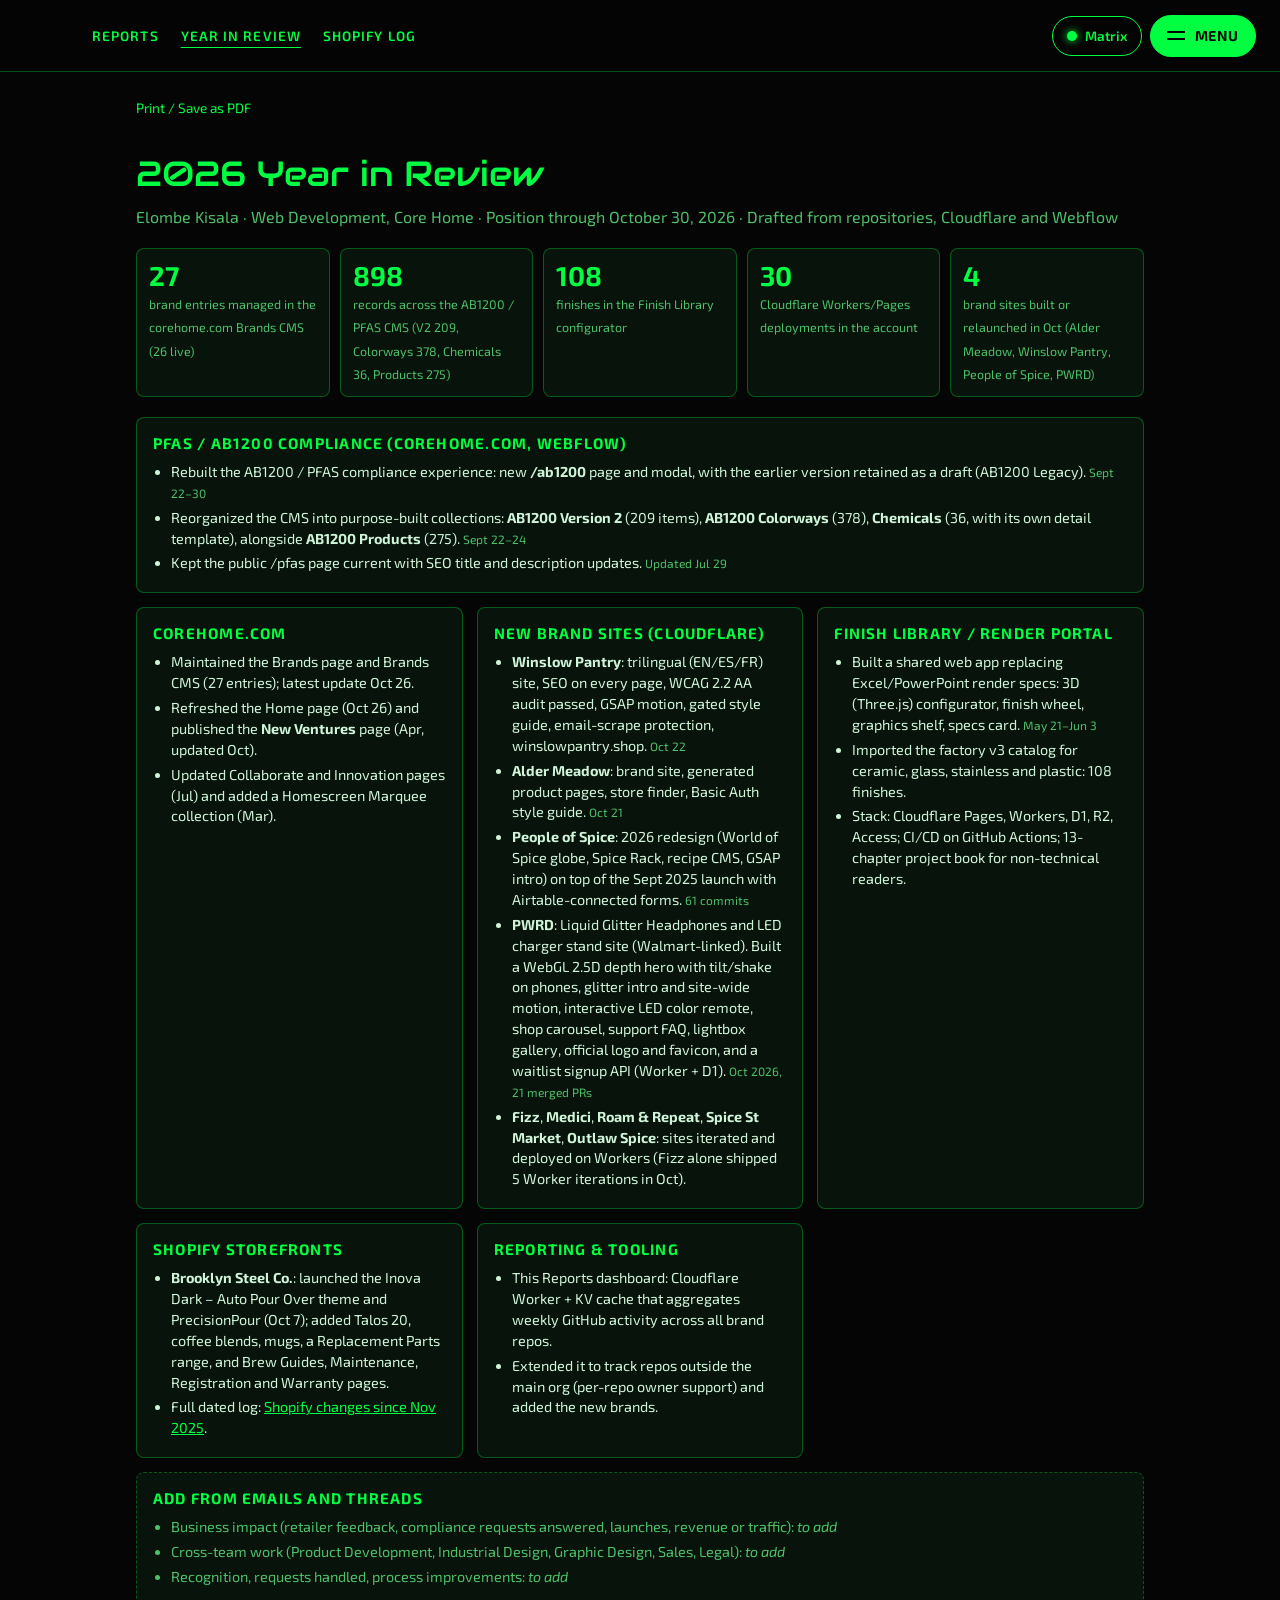
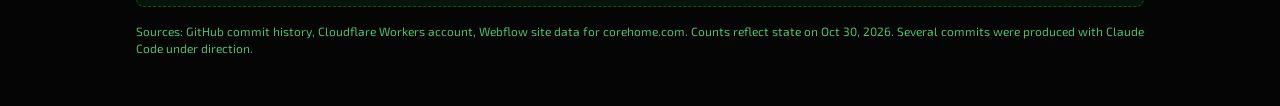
==== commit 68eab2fc: "Unify neon color site-wide and fix Paper hover readability - Matrix: every token now derives from --" ====
--- a/eoyr-summary.html
+++ b/eoyr-summary.html
@@ -19,7 +19,7 @@
     body[data-theme="plain"] { --bg: #fff; --panel: #fff; --ink: #000; --muted: #444; --accent: #000; --line: #d0d0d0; }
     body[data-theme="plain"], body[data-theme="plain"] * { font-family: Helvetica, Arial, sans-serif !important; }
     * { box-sizing: border-box; }
-    body { --bg: #0a0a0a; --panel: #101a10; --ink: #e8f5e8; --muted: #9db59d; --accent: #00ff41; --line: rgba(0, 255, 65, 0.22); margin: 0; background: var(--bg); color: var(--ink); font-family: 'Exo 2', system-ui, sans-serif; line-height: 1.45; }
+    body { --accent: var(--eoyr-neon-green, #00ff41); --bg: #050505; --panel: color-mix(in srgb, var(--accent) 5%, #080808); --ink: color-mix(in srgb, var(--accent) 14%, #f2f2f2); --muted: color-mix(in srgb, var(--accent) 45%, #8c8c8c); --line: color-mix(in srgb, var(--accent) 30%, transparent); margin: 0; background: var(--bg); color: var(--ink); font-family: 'Exo 2', system-ui, sans-serif; line-height: 1.45; }
     .page { max-width: 1040px; margin: 0 auto; padding: 88px 16px 48px; }
     .topnav { display: flex; gap: 16px; flex-wrap: wrap; font-size: 0.85rem; margin-bottom: 20px; }
     .topnav { align-items: center; }
@@ -145,6 +145,7 @@
   <script src="js/projects-data.js"></script>
   <script src="js/projects.js"></script>
   <script src="js/site-menu.js"></script>
+  <script src="js/color-picker.js"></script>
   <script type="module" src="js/spline-logo.js"></script>
 </body>
 </html>
--- a/css/reports.css
+++ b/css/reports.css
@@ -4,16 +4,21 @@
  * Colors come from the --rp-* tokens below; Paper swaps them to black on white.
  */
 
+/*
+ * Matrix tokens all derive from --eoyr-neon-green, which the color picker
+ * sets on <html>, so every page and component shares one neon color.
+ */
 body {
-  --rp-bg: #050805;
-  --rp-surface: #0b130b;
-  --rp-ink: #d9ffe3;
-  --rp-muted: #8fc49d;
-  --rp-accent: #00ff41;
-  --rp-line: rgba(0, 255, 65, 0.28);
-  --rp-line-strong: rgba(0, 255, 65, 0.6);
-  --rp-tint: rgba(0, 255, 65, 0.08);
-  --rp-on-accent: #001a00;
+  --rp-accent: var(--eoyr-neon-green, #00ff41);
+  --rp-bg: #050505;
+  --rp-surface: color-mix(in srgb, var(--rp-accent) 5%, #080808);
+  --rp-ink: color-mix(in srgb, var(--rp-accent) 14%, #f2f2f2);
+  --rp-muted: color-mix(in srgb, var(--rp-accent) 45%, #8c8c8c);
+  --rp-line: color-mix(in srgb, var(--rp-accent) 30%, transparent);
+  --rp-line-strong: color-mix(in srgb, var(--rp-accent) 65%, transparent);
+  --rp-tint: color-mix(in srgb, var(--rp-accent) 9%, transparent);
+  --rp-glow: color-mix(in srgb, var(--rp-accent) 35%, transparent);
+  --rp-on-accent: #050505;
   --rp-radius: 10px;
   --rp-display: 'Audiowide', 'Exo 2', sans-serif;
   --rp-text: 'Exo 2', system-ui, sans-serif;
@@ -28,7 +33,9 @@
   --rp-line: #d0d0d0;
   --rp-line-strong: #000000;
   --rp-tint: #f2f2f2;
+  --rp-glow: transparent;
   --rp-on-accent: #ffffff;
+  --rp-radius: 0px;
 }
 
 /* ---------- Page frame ---------- */
@@ -571,10 +578,10 @@
   min-height: 40px;
   padding: 0 14px;
   margin-right: 10px;
-  border: 1px solid var(--eoyr-neon-green, #00ff41);
+  border: 1px solid var(--rp-accent);
   border-radius: 999px;
   background: transparent;
-  color: var(--eoyr-neon-green, #00ff41);
+  color: var(--rp-accent);
   font-family: 'Exo 2', sans-serif;
   font-size: 0.85rem;
   font-weight: 600;
@@ -600,15 +607,7 @@
   box-shadow: none;
 }
 
-/* Paper theme turns hovered buttons black but forces inner spans black too */
-body[data-theme="plain"] .rp-main button:hover *,
-body[data-theme="plain"] .theme-quick-toggle:hover * {
-  color: #fff !important;
-}
-
-body[data-theme="plain"] .theme-quick-toggle:hover .tq-dot {
-  background: #fff !important;
-}
+
 
 
 /* ---------- Phones ---------- */
--- a/css/site-menu.css
+++ b/css/site-menu.css
@@ -386,15 +386,6 @@
   display: none;
 }
 
-/* Paper theme hovers turn buttons black; keep their text readable */
-body[data-theme="plain"] #site-menu button:hover *,
-body[data-theme="plain"] .pp-main button:hover * {
-  color: #fff !important;
-}
-
-body[data-theme="plain"] #site-menu button:hover .tq-dot {
-  background: #fff !important;
-}
 
 .sm-link:focus-visible,
 .sm-slide:focus-visible,
@@ -482,3 +473,113 @@
     transition: none;
   }
 }
+
+/* ==========================================================================
+   Interaction states for both themes
+   ========================================================================== */
+
+/* Text controls: buttons, pills, links styled as boxes */
+:is(.rp-btn, .rp-more, .rp-filter, .rp-link, .rp-mini-link, .sm-link, .sm-util,
+    .sm-close, .sm-open, .sm-arrow, .theme-quick-toggle, .pp-pager a, .rp-compact,
+    #eoyr-filter-toggle) {
+  transition: background-color 0.15s ease, color 0.15s ease, border-color 0.15s ease, box-shadow 0.15s ease;
+}
+
+/* Matrix: hover brightens the border and adds the shared neon glow */
+body:not([data-theme="plain"]) :is(.rp-more, .rp-filter, .rp-link, .rp-mini-link, .sm-link,
+    .sm-util, .sm-close, .sm-arrow, .theme-quick-toggle, .pp-pager a, .rp-compact,
+    .rp-btn-ghost):hover {
+  border-color: var(--rp-accent);
+  box-shadow: 0 0 14px var(--rp-glow);
+}
+
+body:not([data-theme="plain"]) :is(.rp-btn:not(.rp-btn-ghost), .sm-open):hover {
+  box-shadow: 0 0 18px var(--rp-glow);
+}
+
+body:not([data-theme="plain"]) :is(.sm-slide:hover .sm-slide-thumb, .rp-card-thumb:hover) {
+  border-color: var(--rp-accent);
+  box-shadow: 0 0 16px var(--rp-glow);
+}
+
+/* Paper: square corners like printed paper */
+body[data-theme="plain"] :is(.rp-btn, .rp-more, .rp-filter, .rp-link, .rp-mini-link, .rp-tag,
+    .rp-card, .rp-card-thumb, .rp-compact, .rp-stats li, .rp-filter-panel, .sm-link, .sm-util,
+    .sm-close, .sm-open, .sm-arrow, .sm-slide-thumb, .theme-quick-toggle, .pp-shot,
+    .pp-pager a) {
+  border-radius: 0 !important;
+}
+
+/*
+ * Paper: hovered, focused or tapped text controls turn solid black, and
+ * everything inside them (text, tags, borders, dots, arrows) turns white.
+ * The plain theme forces span/div/p text black with !important, so these
+ * selectors are deliberately more specific.
+ */
+body[data-theme="plain"] :is(.rp-btn, .rp-more, .rp-filter, .rp-link, .rp-mini-link, .sm-link,
+    .sm-util, .sm-close, .sm-open, .sm-arrow, .theme-quick-toggle, .pp-pager a, .pp-back,
+    .sm-inline a, .rp-card-title a, .rp-compact, #eoyr-filter-toggle):is(:hover, :focus-visible, :active),
+body[data-theme="plain"] .rp-filter[aria-pressed="true"] {
+  background: #000 !important;
+  background-color: #000 !important;
+  border-color: #000 !important;
+  color: #fff !important;
+}
+
+body[data-theme="plain"] :is(.rp-btn, .rp-more, .rp-filter, .rp-link, .rp-mini-link, .sm-link,
+    .sm-util, .sm-close, .sm-open, .sm-arrow, .theme-quick-toggle, .pp-pager a, .pp-back,
+    .sm-inline a, .rp-card-title a, .rp-compact, #eoyr-filter-toggle):is(:hover, :focus-visible, :active) *,
+body[data-theme="plain"] .rp-filter[aria-pressed="true"] * {
+  background-color: transparent !important;
+  border-color: #fff !important;
+  color: #fff !important;
+}
+
+body[data-theme="plain"] :is(.sm-util, .sm-open, .theme-quick-toggle):is(:hover, :focus-visible, :active) :is(.tq-dot, .sm-burger i) {
+  background: #fff !important;
+  background-color: #fff !important;
+}
+
+/* The compact row is the box; its inner link should not paint a second box */
+body[data-theme="plain"] .rp-compact .rp-compact-link,
+body[data-theme="plain"] .rp-compact .rp-compact-link:hover {
+  background: transparent !important;
+}
+
+/*
+ * Paper: media links (website slides, card screenshots, the project
+ * screenshot) never fill black, so the image or title tile stays visible.
+ * They get a heavy outline and an underlined name instead.
+ */
+body[data-theme="plain"] :is(.sm-slide, .rp-card-thumb, .rp-card-thumb:hover, .sm-slide:hover,
+    .sm-slide:focus-visible, .sm-slide:active) {
+  background: transparent !important;
+}
+
+body[data-theme="plain"] :is(.sm-slide:hover, .sm-slide:focus-visible, .sm-slide:active) .sm-slide-thumb,
+body[data-theme="plain"] .rp-card-thumb:is(:hover, :focus-visible, :active) {
+  outline: 3px solid #000;
+  outline-offset: 2px;
+}
+
+body[data-theme="plain"] :is(.sm-slide:hover, .sm-slide:focus-visible, .sm-slide:active) .sm-slide-name {
+  text-decoration: underline !important;
+  text-underline-offset: 4px;
+}
+
+body[data-theme="plain"] :is(.sm-slide, .rp-card-thumb) :is(.pt-tile, .pt-tile *) {
+  background-color: #fff !important;
+  color: #000 !important;
+}
+
+body[data-theme="plain"] .pt-tile {
+  background:
+    linear-gradient(#e6e6e6 1px, transparent 1px) 0 0 / 24px 24px,
+    linear-gradient(90deg, #e6e6e6 1px, transparent 1px) 0 0 / 24px 24px,
+    #fff !important;
+}
+
+/* The page logo link should not turn into a black box */
+body[data-theme="plain"] :is(.sm-logo, .sm-menu-logo-link):hover {
+  background: transparent !important;
+}
